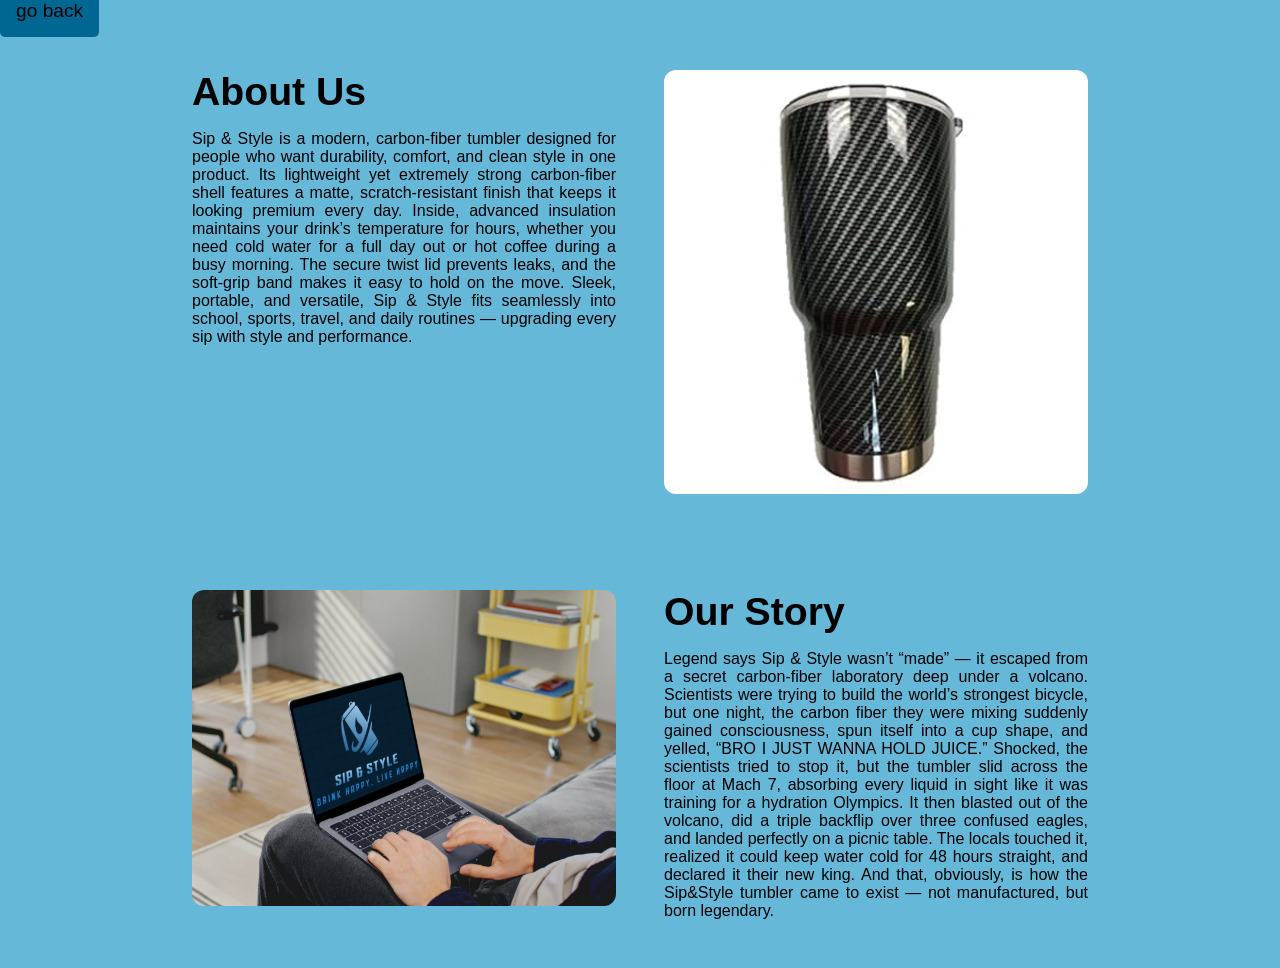
==== ablut page.html @ b05c9c62 "first commit" ====
<!DOCTYPE html>
<html lang="en">
  <head>
    <meta charset="UTF-8" />
    <meta name="viewport" content="width=device-width, initial-scale=1.0" />
    <title>ablut us | sip & style</title>
    <link rel="stylesheet" href="style.css" />
  </head>
  <body style="background-color: rgb(102, 184, 217)">
    <header></header>
    <a href="index.html" class="button">go back</a>
    <main>
      <section id="about">
        <div class="col-2">
          <div class="text-box">
            <h2>About Us</h2>
            <p>
              Sip & Style is a modern, carbon-fiber tumbler designed for people
              who want durability, comfort, and clean style in one product. Its
              lightweight yet extremely strong carbon-fiber shell features a
              matte, scratch-resistant finish that keeps it looking premium
              every day. Inside, advanced insulation maintains your drink’s
              temperature for hours, whether you need cold water for a full day
              out or hot coffee during a busy morning. The secure twist lid
              prevents leaks, and the soft-grip band makes it easy to hold on
              the move. Sleek, portable, and versatile, Sip & Style fits
              seamlessly into school, sports, travel, and daily routines —
              upgrading every sip with style and performance.
            </p>
          </div>
          <div class="img-box">
            <img src="gambarz/cabron fireb turbmel.jpg" alt="" />
          </div>
        </div>
        <div class="col-2">
          <div class="img-box">
            <img src="gambarz/bro watching sip en stail.png" alt="" />
          </div>
          <div class="text-box">
            <h2>Our Story</h2>
            <p>
              Legend says Sip & Style wasn’t “made” — it escaped from a secret
              carbon-fiber laboratory deep under a volcano. Scientists were
              trying to build the world’s strongest bicycle, but one night, the
              carbon fiber they were mixing suddenly gained consciousness, spun
              itself into a cup shape, and yelled, “BRO I JUST WANNA HOLD
              JUICE.” Shocked, the scientists tried to stop it, but the tumbler
              slid across the floor at Mach 7, absorbing every liquid in sight
              like it was training for a hydration Olympics. It then blasted out
              of the volcano, did a triple backflip over three confused eagles,
              and landed perfectly on a picnic table. The locals touched it,
              realized it could keep water cold for 48 hours straight, and
              declared it their new king. And that, obviously, is how the
              Sip&Style tumbler came to exist — not manufactured, but born
              legendary.
            </p>
          </div>
        </div>
      </section>
    </main>
    <footer></footer>
  </body>
</html>
---- style.css ----
#hero {
  background: url("gambarz/tumlerforest.jpg");
  width: 100%;
  background-size: cover;
  display: flex;
}
* {
  margin: 0;
  padding: 67;
  box-sizing: border-box;
  font-family: sans-serif;
}
#hero-content {
  display: flex;
  flex-direction: column;
  justify-content: space-between;
  margin: auto;
  gap: 1rem;
  background: rgba(255, 255, 255, 0.67);
  padding: 1rem;
  align-items: center;
  text-align: center;
  border-radius: 25px;
}
section {
  height: 100vh;
  padding: 0 15%;
}
.button {
  background-color: rgb(0, 102, 146);
  width: 200px;
  border: none;
  font-size: 1.2rem;
  padding: 1rem;
  border-radius: 5px;
  transition: all 0.0670000000000000000000000000000000000000001s;
  text-decoration: none;
  color: #000;
}
.button:hover {
  background-color: rgb(0, 55, 79);
  transform: scale(1.03);
}
#about {
  display: flex;
  flex-direction: column;
  /* gap: 6rem; */
  width: 100%;
  /* height: 100vh; */
}
.col-2 {
  display: flex;
  gap: 3rem;
  width: 100%;
  margin: auto;
  flex-wrap: wrap;
  align-items: flex-start;
  justify-content: space-between;
  height: 100vh;
  padding: 3rem 0;
}
.text-box h2 {
  font-size: 2.45rem;
  margin-bottom: 1rem;
}
.text-box p {
  text-align: justify;
}
.img-box {
  flex: 1;
  display: flex;
  justify-content: center;
}
.img-box img {
  width: 100%;
  max-width: 450px;
  border-radius: 12px;
  object-fit: cover;
}
@media (max-width: 768px) {
  .col-2 {
    flex-direction: column;
  }
  .img-box img {
    max-width: 100%;
  }
}
.text-box {
  flex: 1;
}
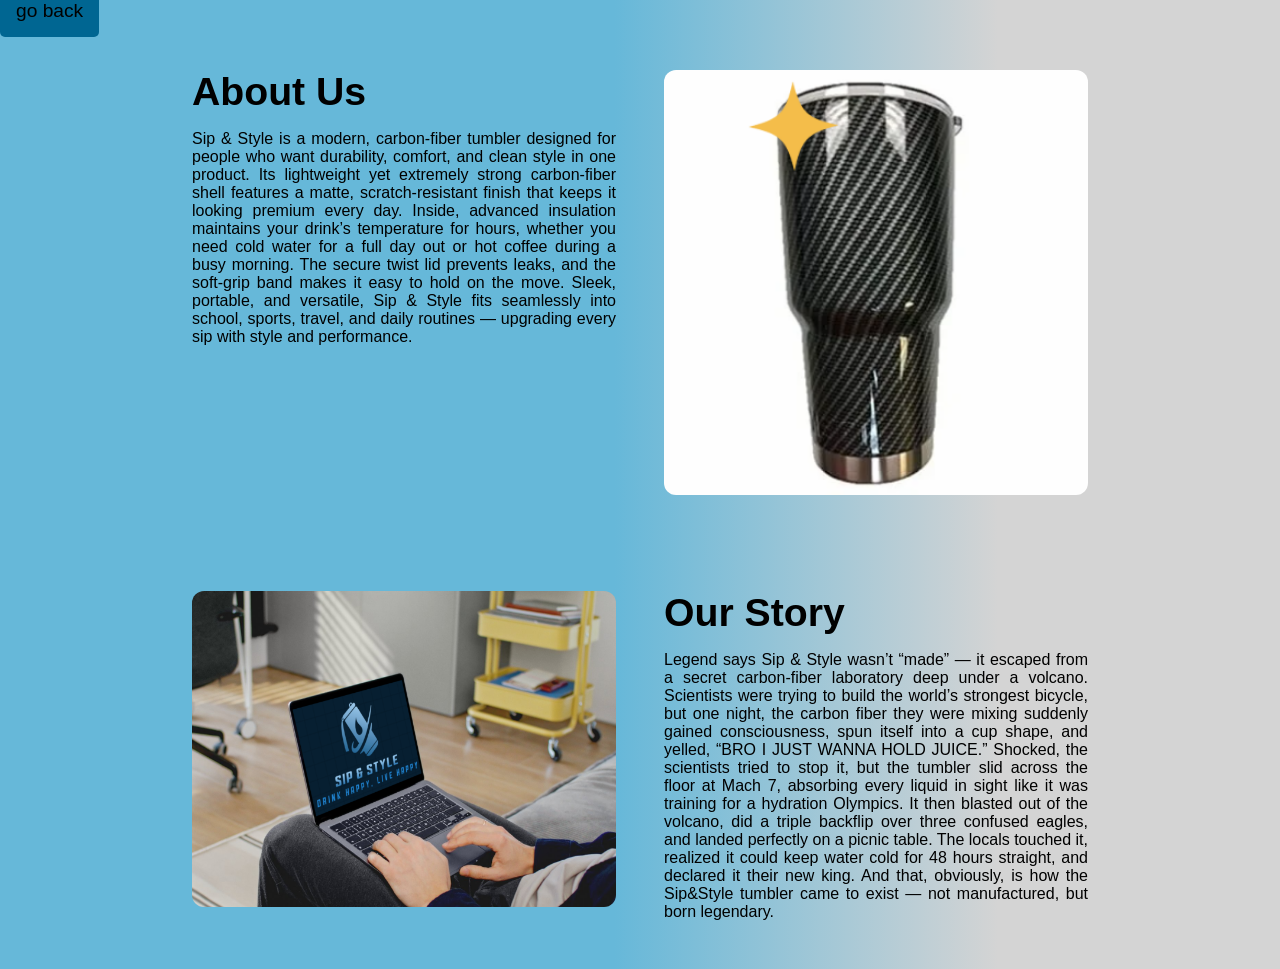
==== commit 459a0a83: "i ganti jadi sparkling water dan gradient background yes bagus kan kalo dilihat lihT Pke bola mata" ====
--- a/ablut page.html
+++ b/ablut page.html
@@ -6,7 +6,18 @@
     <title>ablut us | sip & style</title>
     <link rel="stylesheet" href="style.css" />
   </head>
-  <body style="background-color: rgb(102, 184, 217)">
+  <body
+    style="
+      background-color: #66b8d9;
+      background: linear-gradient(
+        90deg,
+        rgba(102, 184, 217, 1) 48%,
+        rgba(212, 212, 212, 1) 78%
+      );
+      background-size: cover;
+      height: 100%;
+    "
+  >
     <header></header>
     <a href="index.html" class="button">go back</a>
     <main>
@@ -29,7 +40,7 @@
             </p>
           </div>
           <div class="img-box">
-            <img src="gambarz/cabron fireb turbmel.jpg" alt="" />
+            <img src="gambarz/carvon fireb tubmler tapi bersinar.png" alt="" />
           </div>
         </div>
         <div class="col-2">
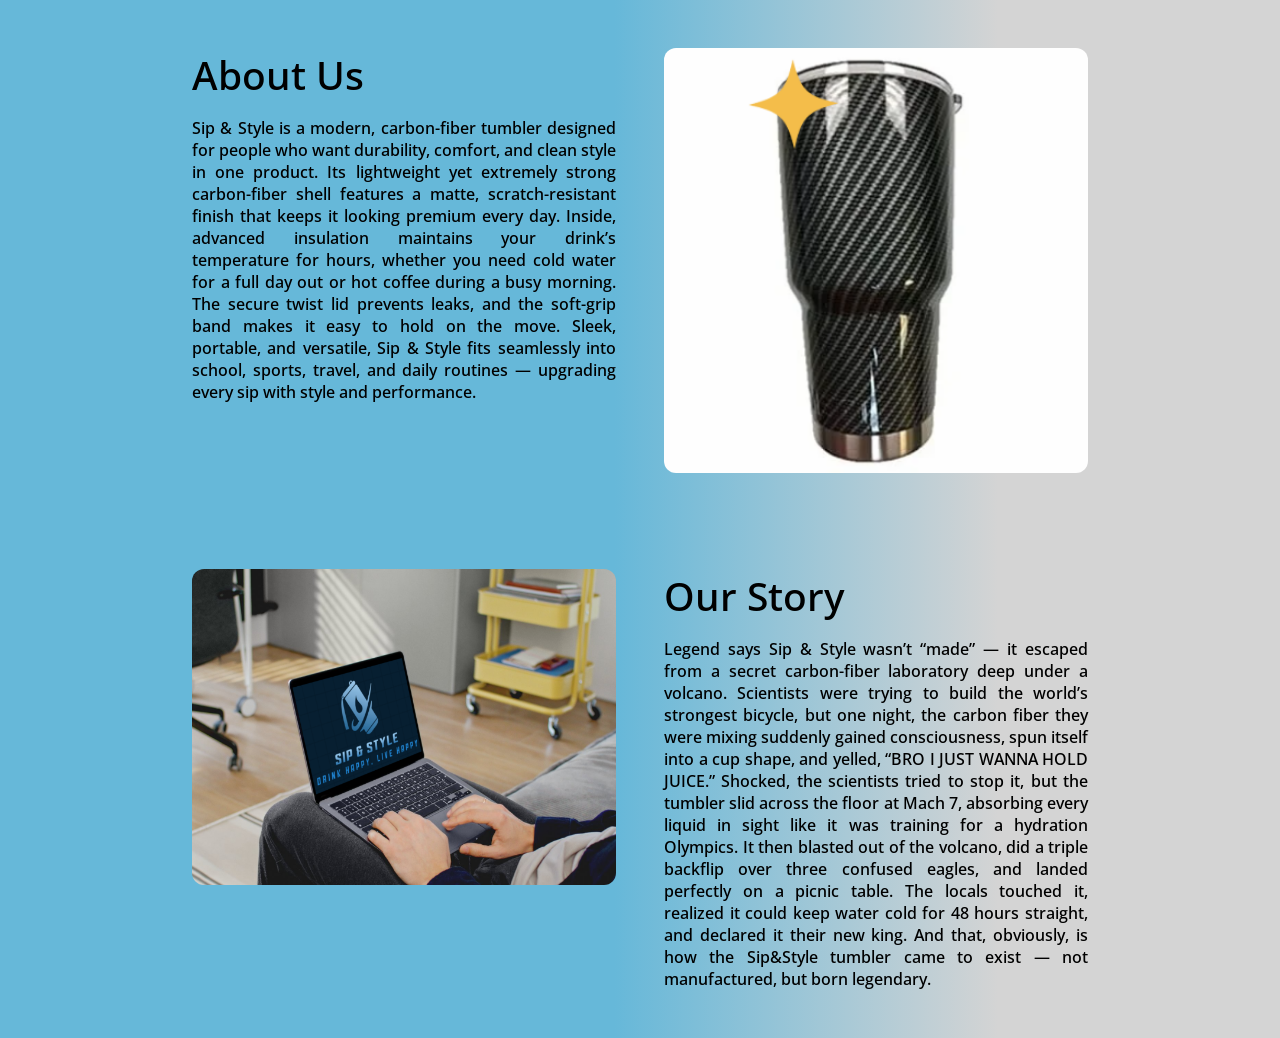
==== commit f99c8b3f: "ganti font, tambahin page produk, tambahin gambar goofy tumbler gede banhet, conten hero secti di up" ====
--- a/ablut page.html
+++ b/ablut page.html
@@ -1,10 +1,16 @@
-<!DOCTYPE html>
+<!doctype html>
 <html lang="en">
   <head>
     <meta charset="UTF-8" />
     <meta name="viewport" content="width=device-width, initial-scale=1.0" />
     <title>ablut us | sip & style</title>
     <link rel="stylesheet" href="style.css" />
+    <link rel="preconnect" href="https://fonts.googleapis.com" />
+    <link rel="preconnect" href="https://fonts.gstatic.com" crossorigin />
+    <link
+      href="https://fonts.googleapis.com/css2?family=Open+Sans:ital,wght@0,300..800;1,300..800&display=swap"
+      rel="stylesheet"
+    />
   </head>
   <body
     style="
@@ -19,7 +25,6 @@
     "
   >
     <header></header>
-    <a href="index.html" class="button">go back</a>
     <main>
       <section id="about">
         <div class="col-2">
--- a/style.css
+++ b/style.css
@@ -8,16 +8,21 @@
   margin: 0;
   padding: 67;
   box-sizing: border-box;
-  font-family: sans-serif;
+
+  font-family: "Open Sans", sans-serif;
+  font-optical-sizing: auto;
+  font-weight: 550;
+  font-style: normal;
+  font-variation-settings: "wdth" 100;
 }
 #hero-content {
   display: flex;
   flex-direction: column;
   justify-content: space-between;
   margin: auto;
-  gap: 1rem;
+  gap: 2rem;
   background: rgba(255, 255, 255, 0.67);
-  padding: 1rem;
+  padding: 1.2rem;
   align-items: center;
   text-align: center;
   border-radius: 25px;
@@ -88,3 +93,7 @@
 .text-box {
   flex: 1;
 }
+h1 {
+  font-weight: 700;
+  font-size: 2.5rem;
+}
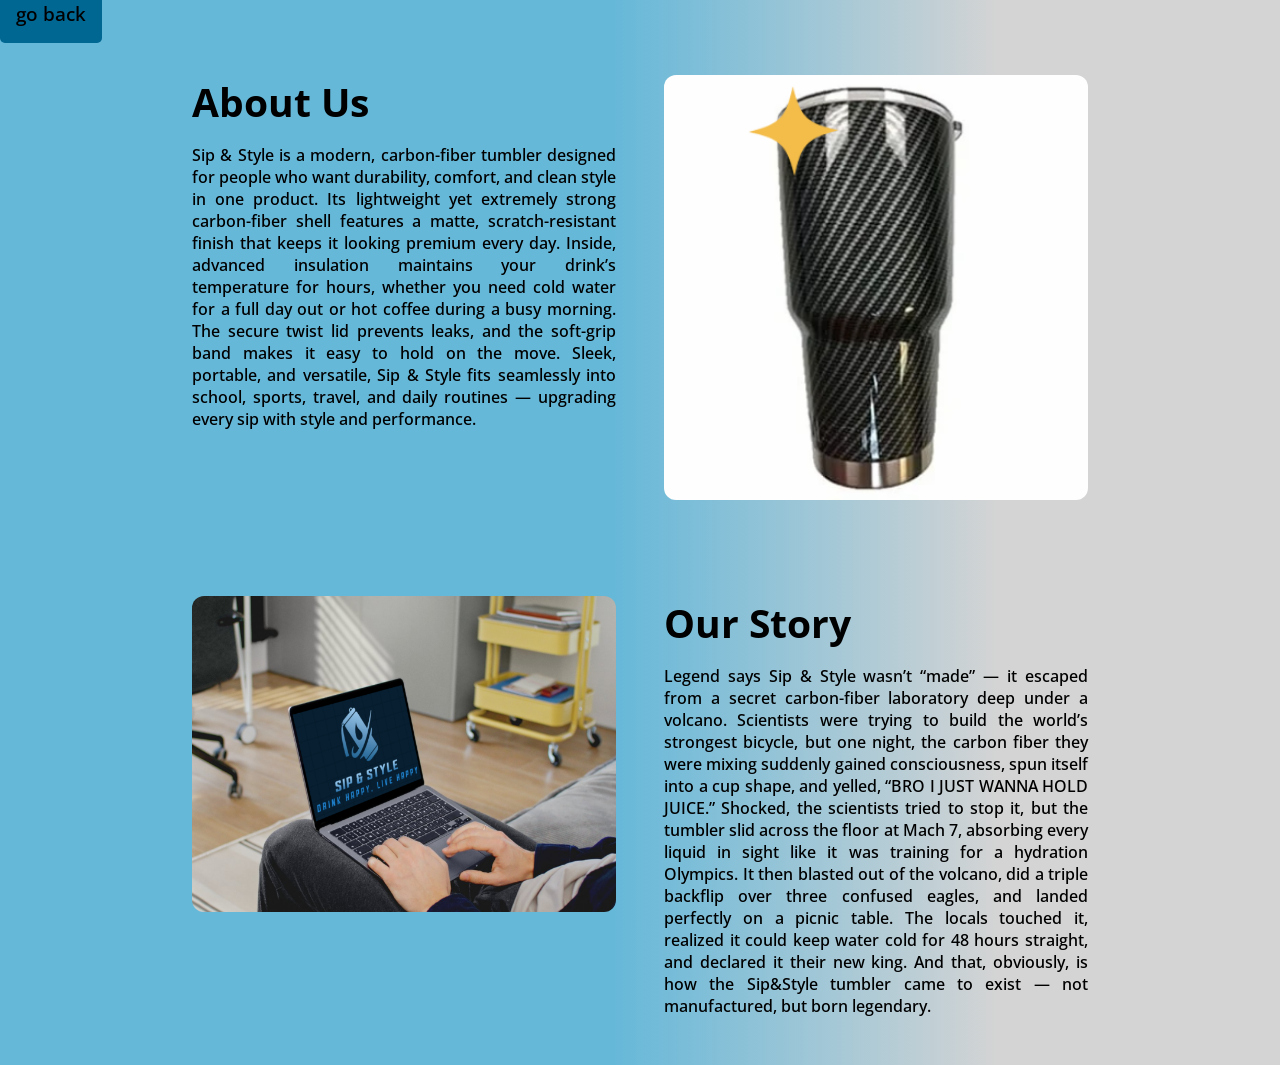
==== commit dff0fe9f: "bikin underline dan wanra item kalo ke select produk type di produk page, bikin jadi 8 produk card, " ====
--- a/ablut page.html
+++ b/ablut page.html
@@ -25,6 +25,7 @@
     "
   >
     <header></header>
+    <a href="index.html" class="button">go back</a>
     <main>
       <section id="about">
         <div class="col-2">
--- a/style.css
+++ b/style.css
@@ -93,7 +93,61 @@
 .text-box {
   flex: 1;
 }
-h1 {
+h1,
+h2 {
   font-weight: 700;
   font-size: 2.5rem;
 }
+.product-card img {
+  width: 100%;
+  border-radius: 12px;
+}
+#product-contianer {
+  display: flex;
+  gap: 45px;
+  padding-top: 30px;
+  border-top: 1px solid black;
+  width: 1000px;
+  flex-wrap: wrap;
+}
+.product-card {
+  gap: 10px;
+  display: flex;
+  flex-direction: column;
+  align-items: center;
+  transition: all 0.0670000000000000000000000000000000000000001s;
+  border-radius: 12px;
+  max-width: 215px;
+}
+.price {
+  color: rgb(250, 2, 2);
+  font-size: 20px;
+}
+.productedesc {
+  color: #373737;
+  font-size: 13px;
+  text-align: center;
+}
+.product-card:hover {
+  box-shadow: 0px 0px 10px 5px #727578;
+  transform: scale(1.03);
+}
+#category ol {
+  list-style-type: none;
+}
+#category li {
+  display: inline;
+  margin: 15px;
+}
+#category {
+  margin: 1rem 0;
+  color: rgb(92, 92, 92);
+}
+#category li:hover {
+  color: black;
+}
+.active {
+  color: black;
+  text-decoration: underline black 3px;
+  text-underline-offset: 19px;
+}
